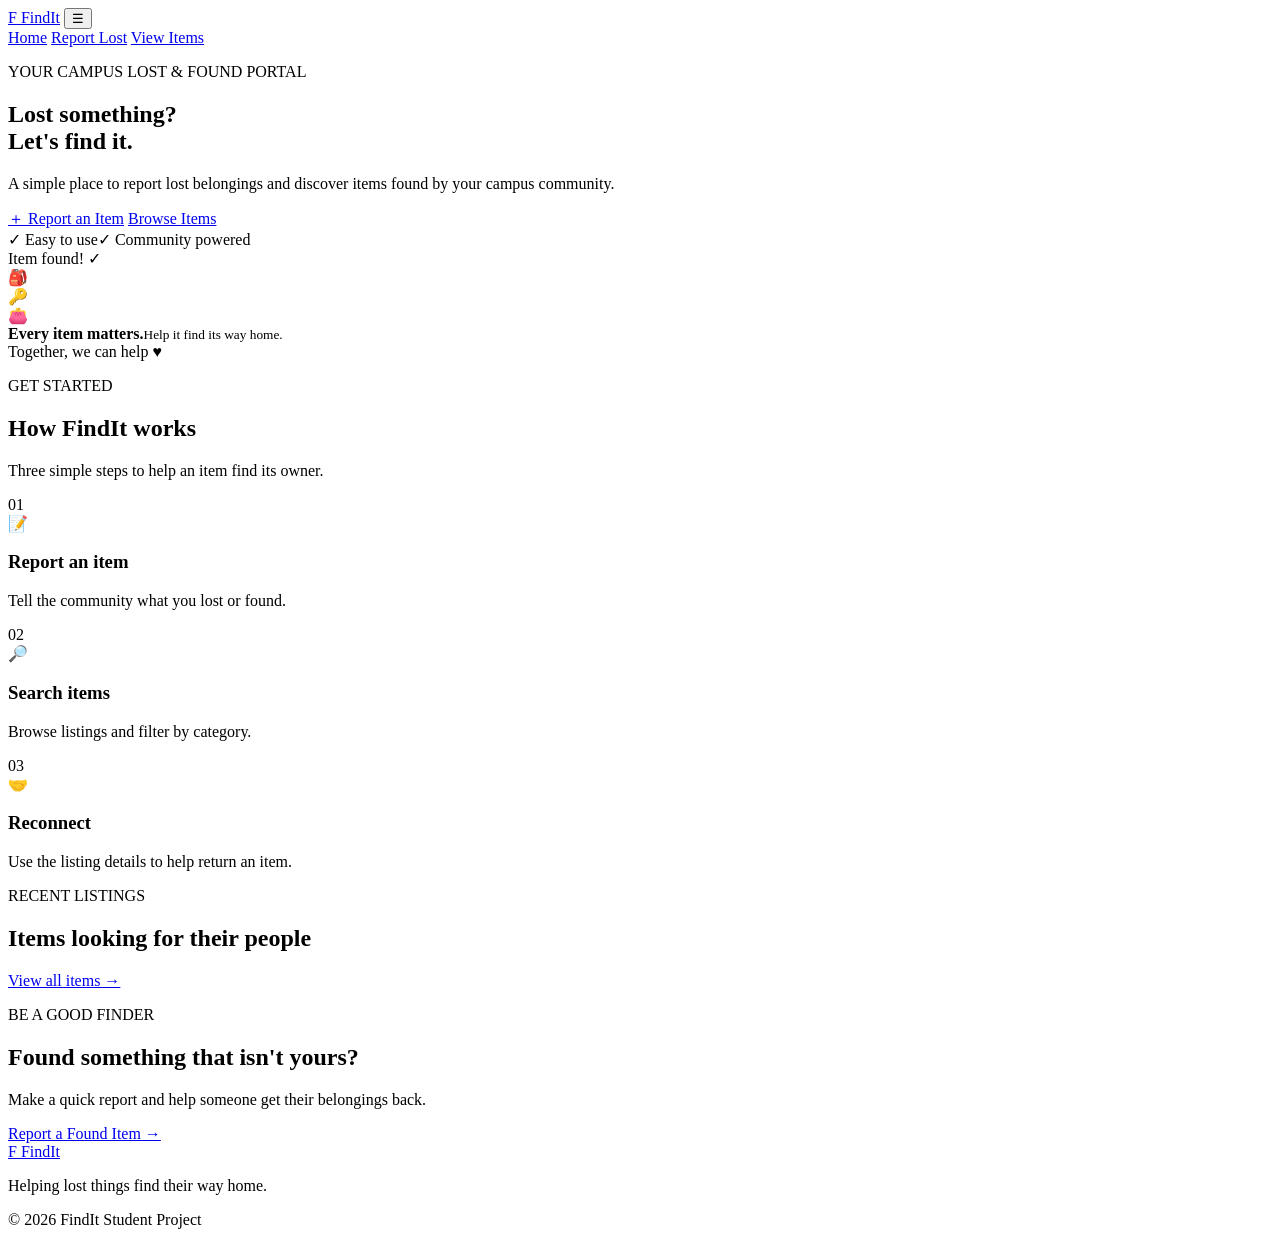
==== index.html @ d963ae03 "Add files via upload" ====
<!DOCTYPE html>
<html lang="en">
<head>
  <meta charset="UTF-8" />
  <meta name="viewport" content="width=device-width, initial-scale=1.0" />
  <title>FindIt | Lost & Found Portal</title>
  <link rel="stylesheet" href="css/style.css" />
</head>
<body>
  <header class="site-header">
    <nav class="navbar container">
      <a class="logo" href="index.html"><span class="logo-mark">F</span> FindIt</a>
      <button class="menu-toggle" id="menuToggle" aria-label="Toggle navigation">☰</button>
      <div class="nav-links" id="navLinks">
        <a class="active" href="index.html">Home</a>
        <a href="report.html">Report Lost</a>
        <a href="items.html">View Items</a>
      </div>
    </nav>
  </header>

  <main>
    <section class="hero">
      <div class="container hero-grid">
        <div class="hero-content">
          <p class="eyebrow">YOUR CAMPUS LOST & FOUND PORTAL</p>
          <h1>Lost something?<br /><span>Let's find it.</span></h1>
          <p class="hero-copy">A simple place to report lost belongings and discover items found by your campus community.</p>
          <div class="hero-actions">
            <a class="btn btn-primary" href="report.html">＋ Report an Item</a>
            <a class="btn btn-light" href="items.html">Browse Items</a>
          </div>
          <div class="trust-row"><span>✓ Easy to use</span><span>✓ Community powered</span></div>
        </div>
        <div class="hero-visual" aria-label="Illustration of lost belongings">
          <div class="floating-note note-top">Item found! <span>✓</span></div>
          <div class="illustration-card">
            <div class="illustration-circle"></div>
            <div class="backpack">🎒</div>
            <div class="key-icon">🔑</div>
            <div class="wallet-icon">👛</div>
            <div class="illustration-caption"><strong>Every item matters.</strong><small>Help it find its way home.</small></div>
          </div>
          <div class="floating-note note-bottom">Together, we can help <span>♥</span></div>
        </div>
      </div>
    </section>

    <section class="section container">
      <div class="section-heading">
        <div><p class="eyebrow">GET STARTED</p><h2>How FindIt works</h2></div>
        <p>Three simple steps to help an item find its owner.</p>
      </div>
      <div class="steps-grid">
        <article class="step-card"><div class="step-number">01</div><div class="step-icon">📝</div><h3>Report an item</h3><p>Tell the community what you lost or found.</p></article>
        <article class="step-card"><div class="step-number">02</div><div class="step-icon">🔎</div><h3>Search items</h3><p>Browse listings and filter by category.</p></article>
        <article class="step-card"><div class="step-number">03</div><div class="step-icon">🤝</div><h3>Reconnect</h3><p>Use the listing details to help return an item.</p></article>
      </div>
    </section>

    <section class="section featured-section">
      <div class="container">
        <div class="section-heading">
          <div><p class="eyebrow">RECENT LISTINGS</p><h2>Items looking for their people</h2></div>
          <a class="text-link" href="items.html">View all items →</a>
        </div>
        <div class="items-grid" id="homeItems"></div>
      </div>
    </section>

    <section class="cta-section container">
      <div><p class="eyebrow">BE A GOOD FINDER</p><h2>Found something that isn't yours?</h2><p>Make a quick report and help someone get their belongings back.</p></div>
      <a class="btn btn-primary" href="report.html">Report a Found Item →</a>
    </section>
  </main>

  <footer class="site-footer"><div class="container footer-inner"><a class="logo" href="index.html"><span class="logo-mark">F</span> FindIt</a><p>Helping lost things find their way home.</p><span>© 2026 FindIt Student Project</span></div></footer>
  <script src="js/script.js"></script>
</body>
</html>
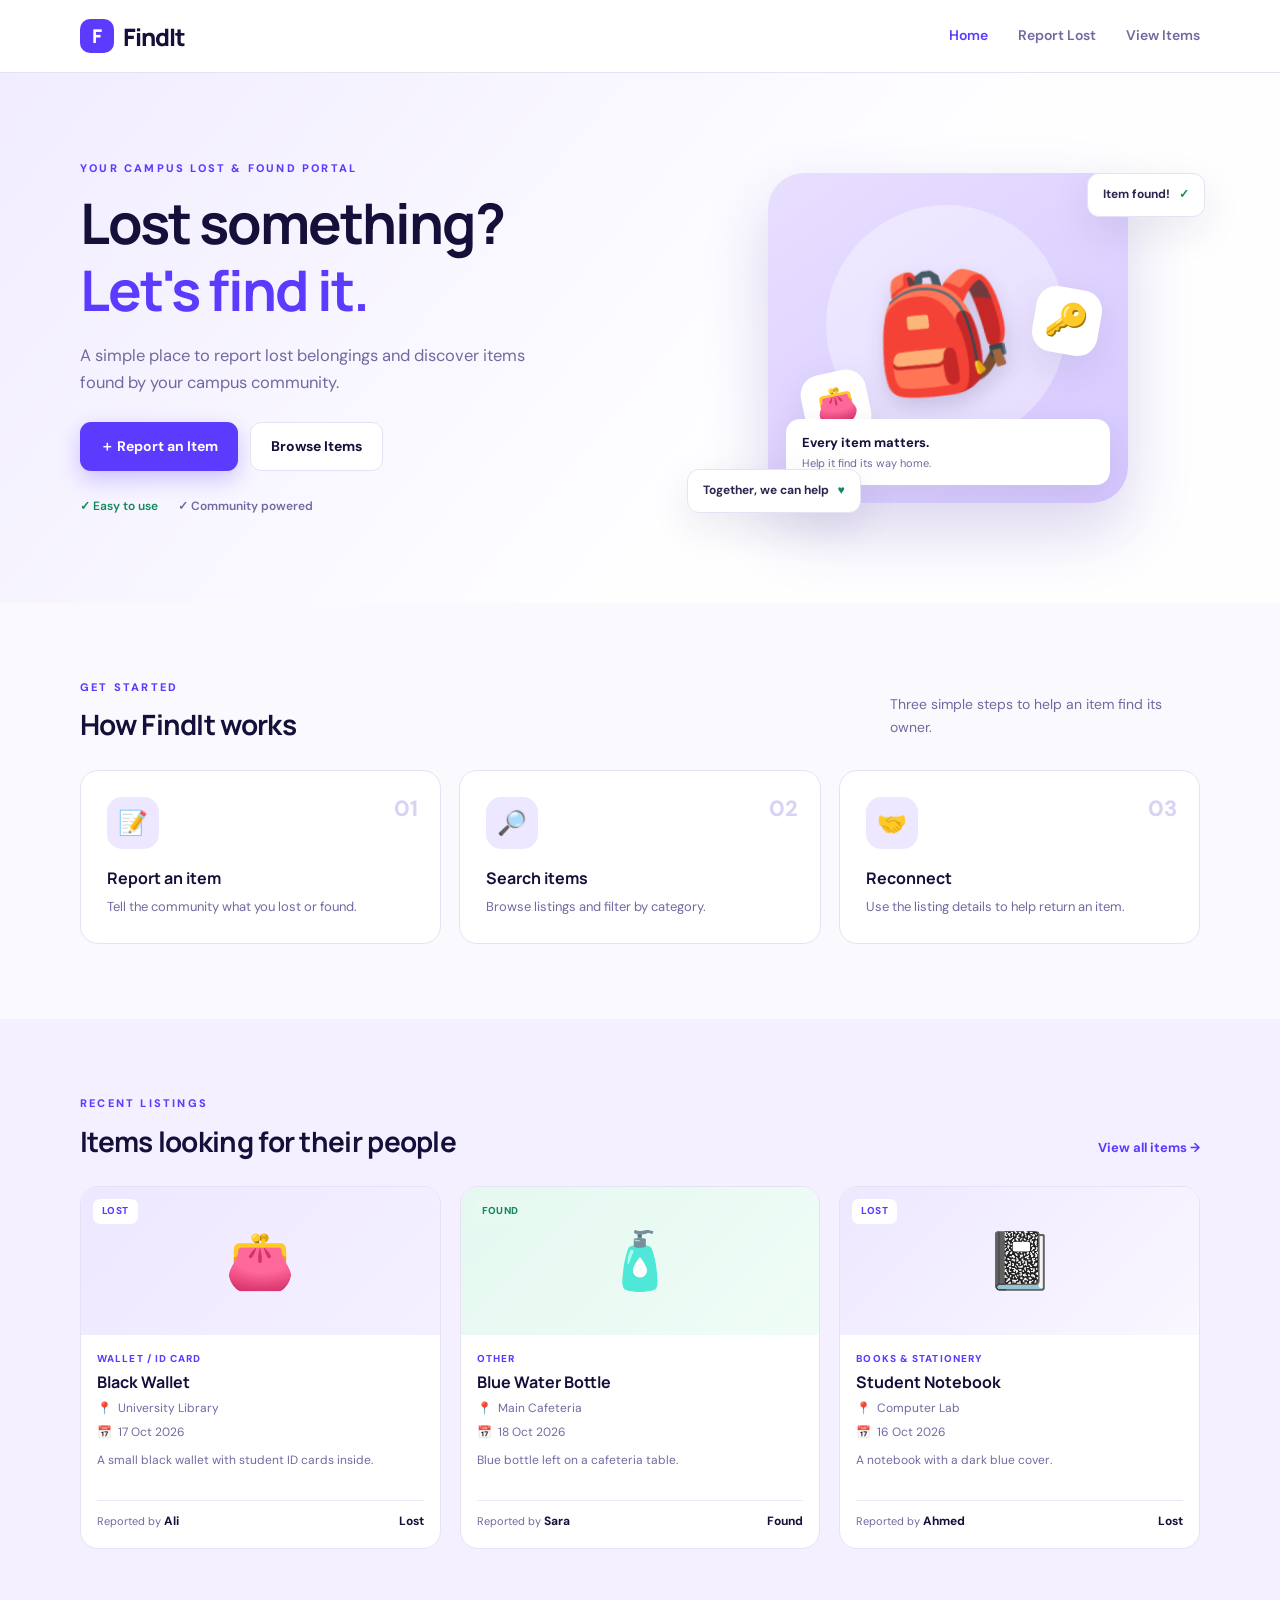
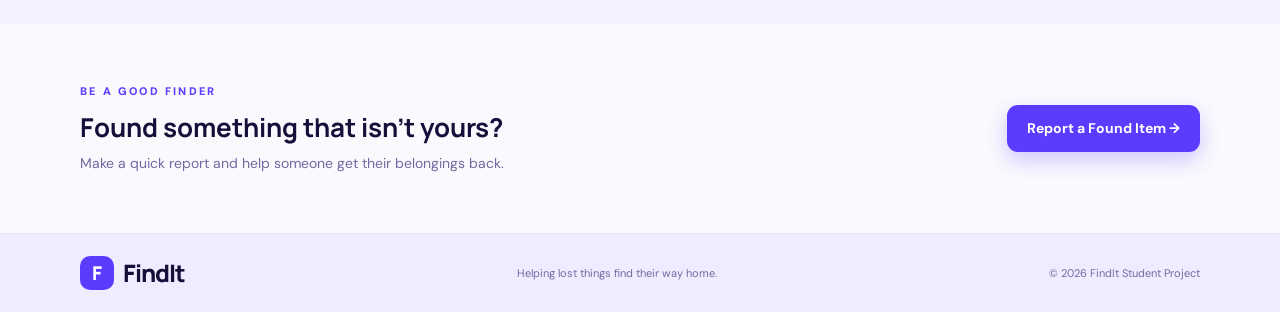
==== commit e7f57830: "Update index.html" ====
--- a/index.html
+++ b/index.html
@@ -4,7 +4,7 @@
   <meta charset="UTF-8" />
   <meta name="viewport" content="width=device-width, initial-scale=1.0" />
   <title>FindIt | Lost & Found Portal</title>
-  <link rel="stylesheet" href="css/style.css" />
+ <link rel="stylesheet" href="style.css">
 </head>
 <body>
   <header class="site-header">
@@ -75,6 +75,6 @@
   </main>
 
   <footer class="site-footer"><div class="container footer-inner"><a class="logo" href="index.html"><span class="logo-mark">F</span> FindIt</a><p>Helping lost things find their way home.</p><span>© 2026 FindIt Student Project</span></div></footer>
-  <script src="js/script.js"></script>
+  <script src="script.js"></script>
 </body>
 </html>
--- a/style.css
+++ b/style.css
@@ -0,0 +1,372 @@
+@import url('https://fonts.googleapis.com/css2?family=DM+Sans:wght@400;500;600;700&family=Manrope:wght@400;500;600;700;800&display=swap');
+
+/* ── Design tokens ─────────────────────────────────── */
+:root {
+  --brand:       #5c3bfe;   /* vivid violet — primary */
+  --brand-dark:  #4528d4;
+  --brand-pale:  #ede8ff;
+  --accent:      #ff6b35;   /* warm orange — accent */
+  --navy:        #14103a;   /* near-black for headings */
+  --ink:         #2b2650;   /* body text */
+  --muted:       #7269a0;   /* secondary text */
+  --line:        #e6e2f5;   /* borders */
+  --bg:          #fafafe;   /* page background */
+  --white:       #ffffff;
+  --green:       #12895c;   /* success / found badge */
+  --shadow:      0 14px 40px rgba(30 20 80 / .09);
+  --radius-card: 18px;
+  --radius-btn:  11px;
+}
+
+/* ── Reset & base ──────────────────────────────────── */
+*, *::before, *::after { box-sizing: border-box; }
+html  { scroll-behavior: smooth; }
+body  { margin: 0; font-family: 'DM Sans', sans-serif; color: var(--ink); background: var(--bg); line-height: 1.65; }
+a     { color: inherit; text-decoration: none; }
+button, input, select, textarea { font: inherit; }
+h1, h2, h3, p { margin-top: 0; }
+h1, h2, h3    { font-family: 'Manrope', sans-serif; color: var(--navy); line-height: 1.2; }
+
+/* ── Layout ────────────────────────────────────────── */
+.container { width: min(1120px, calc(100% - 40px)); margin: 0 auto; }
+
+/* ── Header / Navbar ───────────────────────────────── */
+.site-header {
+  background: rgba(255 255 255 / .97);
+  border-bottom: 1px solid var(--line);
+  position: sticky; top: 0; z-index: 10;
+  backdrop-filter: blur(6px);
+}
+.navbar {
+  height: 72px;
+  display: flex; align-items: center; justify-content: space-between;
+}
+.logo {
+  font: 800 24px 'Manrope', sans-serif;
+  letter-spacing: -1px;
+  display: inline-flex; align-items: center; gap: 9px;
+  color: var(--navy);
+}
+.logo-mark {
+  display: grid; place-items: center;
+  width: 34px; height: 34px;
+  border-radius: 10px;
+  background: var(--brand); color: #fff;
+  font-size: 19px; letter-spacing: 0;
+}
+.nav-links {
+  display: flex; gap: 30px; align-items: center;
+  color: var(--muted); font-weight: 600; font-size: 14px;
+}
+.nav-links a { padding: 8px 0; transition: color .2s; }
+.nav-links a:hover,
+.nav-links a.active { color: var(--brand); }
+.menu-toggle {
+  display: none; background: none; border: 0;
+  font-size: 26px; color: var(--navy); cursor: pointer;
+}
+
+/* ── Buttons ───────────────────────────────────────── */
+.btn {
+  border: 0; border-radius: var(--radius-btn);
+  padding: 12px 20px;
+  display: inline-flex; align-items: center; justify-content: center; gap: 7px;
+  font-weight: 700; font-size: 14px; cursor: pointer;
+  transition: transform .2s, background .2s, box-shadow .2s;
+}
+.btn:hover { transform: translateY(-2px); }
+.btn-primary {
+  background: var(--brand); color: #fff;
+  box-shadow: 0 8px 22px rgba(92 59 254 / .28);
+}
+.btn-primary:hover { background: var(--brand-dark); }
+.btn-light {
+  background: #fff; color: var(--navy);
+  border: 1px solid var(--line);
+}
+.btn-light:hover { background: var(--brand-pale); }
+
+/* ── Eyebrow labels ────────────────────────────────── */
+.eyebrow {
+  font-size: 11px; letter-spacing: 2.2px;
+  font-weight: 800; color: var(--brand); margin: 0 0 12px;
+}
+
+/* ── Hero ──────────────────────────────────────────── */
+.hero {
+  background: linear-gradient(130deg, #f1ecff 0%, #fefeff 60%);
+  overflow: hidden;
+}
+.hero-grid {
+  display: grid; grid-template-columns: 1.05fr .95fr;
+  gap: 60px; align-items: center;
+  min-height: 530px; padding: 55px 0;
+}
+h1 { font-size: clamp(36px, 5vw, 56px); letter-spacing: -2px; margin-bottom: 18px; }
+h1 span { color: var(--brand); }
+.hero-copy { font-size: 16.5px; color: var(--muted); max-width: 480px; margin-bottom: 26px; }
+.hero-actions { display: flex; gap: 12px; flex-wrap: wrap; }
+.trust-row {
+  display: flex; gap: 20px; margin-top: 26px;
+  color: var(--muted); font-size: 12px; font-weight: 600;
+}
+.trust-row span:first-child { color: var(--green); }
+
+/* ── Hero illustration ─────────────────────────────── */
+.hero-visual { position: relative; min-height: 390px; display: grid; place-items: center; }
+.illustration-card {
+  width: min(360px, 100%); height: 330px;
+  background: linear-gradient(145deg, #e8dfff, #d6c8ff);
+  border-radius: 36px; position: relative;
+  display: flex; align-items: center; justify-content: center;
+  box-shadow: 0 28px 65px rgba(60 30 160 / .18); overflow: hidden;
+}
+.illustration-circle {
+  position: absolute; width: 240px; height: 240px;
+  border-radius: 50%; background: rgba(255 255 255 / .35);
+  top: 32px; left: 58px;
+}
+.backpack {
+  font-size: 115px; position: absolute; top: 65px; left: 103px;
+  filter: drop-shadow(0 10px 10px rgba(20 10 60 / .15));
+  transform: rotate(-7deg);
+}
+.key-icon, .wallet-icon {
+  position: absolute; display: grid; place-items: center;
+  width: 66px; height: 66px;
+  background: #fff; border-radius: 20px;
+  font-size: 34px; box-shadow: var(--shadow);
+}
+.key-icon    { right: 28px; top: 115px; transform: rotate(10deg); }
+.wallet-icon { left: 35px;  bottom: 65px; transform: rotate(-12deg); }
+.illustration-caption {
+  position: absolute; bottom: 18px; left: 18px; right: 18px;
+  background: #fff; padding: 13px 16px; border-radius: 14px;
+  display: flex; flex-direction: column; box-shadow: var(--shadow);
+}
+.illustration-caption strong { font-size: 13px; color: var(--navy); }
+.illustration-caption small  { font-size: 11px; color: var(--muted); }
+.floating-note {
+  position: absolute; z-index: 2;
+  background: #fff; border: 1px solid var(--line);
+  padding: 11px 15px; border-radius: 12px;
+  font-size: 12px; font-weight: 700; box-shadow: var(--shadow);
+}
+.floating-note span { color: var(--green); margin-left: 6px; }
+.note-top    { top: 30px;   right: -5px; }
+.note-bottom { bottom: 20px; left: -10px; }
+
+/* ── Sections ──────────────────────────────────────── */
+.section { padding: 75px 0; }
+.section-heading {
+  display: flex; justify-content: space-between;
+  align-items: flex-end; gap: 20px; margin-bottom: 28px;
+}
+.section-heading h2 { font-size: 28px; letter-spacing: -.7px; margin-bottom: 0; }
+.section-heading > p { color: var(--muted); font-size: 14px; max-width: 310px; margin-bottom: 3px; }
+
+/* ── Steps ─────────────────────────────────────────── */
+.steps-grid { display: grid; grid-template-columns: repeat(3, 1fr); gap: 18px; }
+.step-card {
+  border: 1px solid var(--line); border-radius: var(--radius-card);
+  padding: 26px; position: relative; background: #fff;
+  transition: box-shadow .2s;
+}
+.step-card:hover { box-shadow: var(--shadow); }
+.step-number {
+  position: absolute; right: 22px; top: 20px;
+  color: #d9d2f5; font-weight: 800; font-size: 22px;
+}
+.step-icon {
+  display: grid; place-items: center;
+  width: 52px; height: 52px; border-radius: 15px;
+  background: var(--brand-pale); font-size: 24px; margin-bottom: 20px;
+}
+.step-card h3 { font-size: 16px; margin-bottom: 8px; }
+.step-card p  { font-size: 13px; color: var(--muted); margin-bottom: 0; }
+
+/* ── Featured / items section ──────────────────────── */
+.featured-section { background: #f4f0ff; }
+.text-link { font-weight: 700; color: var(--brand); font-size: 13px; white-space: nowrap; }
+.text-link:hover { text-decoration: underline; }
+
+/* ── Item cards grid ───────────────────────────────── */
+.items-grid { display: grid; grid-template-columns: repeat(3, minmax(0, 1fr)); gap: 19px; }
+.item-card {
+  border: 1px solid var(--line); border-radius: var(--radius-card);
+  overflow: hidden; background: #fff;
+  transition: transform .22s, box-shadow .22s;
+}
+.item-card:hover { transform: translateY(-4px); box-shadow: var(--shadow); }
+.item-art {
+  height: 148px;
+  display: grid; place-items: center; font-size: 56px;
+  background: linear-gradient(135deg, #ede8ff, #f5f0ff);
+  position: relative;
+}
+.item-art.art-green  { background: linear-gradient(135deg, #e4f8f0, #f0fdf7); }
+.item-art.art-yellow { background: linear-gradient(135deg, #fff3d4, #fffbee); }
+.item-art.art-purple { background: linear-gradient(135deg, #eee8ff, #faf7ff); }
+.status-badge {
+  position: absolute; top: 12px; left: 12px;
+  background: #fff; color: var(--brand);
+  border-radius: 7px; padding: 4px 9px;
+  font-size: 10px; font-weight: 800;
+  text-transform: uppercase; letter-spacing: .4px;
+}
+.status-badge.found { color: var(--green); background: #e8f9f2; }
+.item-body         { padding: 16px; }
+.item-category     { font-size: 10px; text-transform: uppercase; letter-spacing: 1.1px; font-weight: 800; color: var(--brand); margin-bottom: 5px; }
+.item-body h3      { font-size: 16px; margin-bottom: 7px; }
+.item-meta         { display: flex; gap: 6px; align-items: center; color: var(--muted); font-size: 12px; margin: 4px 0; }
+.item-description  { font-size: 12px; color: var(--muted); margin: 9px 0 13px; min-height: 36px; }
+.item-footer {
+  border-top: 1px solid #ede9f8; padding-top: 11px;
+  display: flex; justify-content: space-between; align-items: center;
+  font-size: 11px; color: var(--muted);
+}
+.item-footer strong { color: var(--navy); font-size: 12px; }
+
+/* ── CTA banner ────────────────────────────────────── */
+.cta-section {
+  display: flex; align-items: center; justify-content: space-between;
+  gap: 25px; padding: 58px 0;
+}
+.cta-section h2 { font-size: 26px; margin-bottom: 8px; }
+.cta-section p:not(.eyebrow) { color: var(--muted); font-size: 14px; margin-bottom: 0; }
+
+/* ── Footer ────────────────────────────────────────── */
+.site-footer { background: #f0ecff; border-top: 1px solid var(--line); padding: 22px 0; }
+.footer-inner {
+  display: flex; align-items: center;
+  justify-content: space-between; gap: 20px;
+}
+.footer-inner p, .footer-inner > span { margin: 0; color: var(--muted); font-size: 11px; }
+
+/* ── Inner pages ───────────────────────────────────── */
+.page-main    { min-height: 70vh; background: var(--bg); padding-bottom: 75px; }
+.page-intro   { text-align: center; padding: 58px 0 30px; }
+.page-intro h1 { font-size: 40px; margin-bottom: 11px; letter-spacing: -1.5px; }
+.page-intro > p:last-child { color: var(--muted); margin-bottom: 0; font-size: 15px; }
+
+/* ── Report form layout ────────────────────────────── */
+.form-layout {
+  display: grid;
+  grid-template-columns: minmax(0, 1.55fr) minmax(255px, .75fr);
+  gap: 24px; align-items: start;
+}
+.form-card, .tip-card {
+  background: #fff; border: 1px solid var(--line);
+  border-radius: var(--radius-card); padding: 28px;
+  box-shadow: 0 6px 26px rgba(30 20 80 / .04);
+}
+.form-row { display: grid; grid-template-columns: 1fr 1fr; gap: 16px; }
+
+/* ── Form fields ───────────────────────────────────── */
+.field { display: flex; flex-direction: column; gap: 7px; margin-bottom: 17px; min-width: 0; }
+.field label { font-size: 12px; font-weight: 700; color: var(--navy); }
+.field label span { color: #e34c62; }
+.field input,
+.field select,
+.field textarea {
+  width: 100%; border: 1.5px solid #dbd5f5;
+  border-radius: 9px; padding: 11px 13px;
+  background: #fff; color: var(--ink);
+  outline: none; font-size: 13px;
+  transition: border .2s, box-shadow .2s;
+}
+.field input:focus,
+.field select:focus,
+.field textarea:focus {
+  border-color: var(--brand);
+  box-shadow: 0 0 0 3px rgba(92 59 254 / .1);
+}
+.field textarea          { resize: vertical; }
+.field input[type="file"] { padding: 9px; background: #faf8ff; }
+.field-hint { font-size: 10px; color: var(--muted); margin-top: -3px; }
+.form-actions { display: flex; gap: 10px; flex-wrap: wrap; margin-top: 4px; }
+.form-message { font-size: 13px; font-weight: 700; margin: 14px 0 0; color: var(--green); }
+
+/* ── Tip card ──────────────────────────────────────── */
+.tip-card { background: #f4f0ff; border-color: #dfd7ff; }
+.tip-icon {
+  width: 48px; height: 48px; background: #fff;
+  border-radius: 14px; display: grid; place-items: center;
+  font-size: 24px; margin-bottom: 16px;
+}
+.tip-card h2   { font-size: 20px; margin-bottom: 12px; }
+.tip-card ul   { padding-left: 18px; color: #5c5490; font-size: 13px; }
+.tip-card li   { padding: 4px 0; }
+.tip-callout   { margin-top: 18px; background: #fff; border-radius: 11px; padding: 13px; font-size: 12px; color: #524e82; }
+
+/* ── Browse / filter panel ─────────────────────────── */
+.browse-section { padding-top: 10px; }
+.filter-panel {
+  display: grid; grid-template-columns: 1.6fr 1fr 1fr;
+  gap: 14px; padding: 20px;
+  background: #fff; border: 1px solid var(--line);
+  border-radius: 15px; margin-bottom: 22px;
+}
+.filter-panel .field { margin: 0; }
+.results-line {
+  display: flex; justify-content: space-between;
+  align-items: center; margin-bottom: 16px;
+}
+.results-line p { font-size: 12px; color: var(--muted); margin: 0; }
+
+/* ── Empty state ───────────────────────────────────── */
+.empty-state {
+  text-align: center; padding: 55px 20px;
+  border: 1px dashed #ccc5e8; border-radius: var(--radius-card); background: #fff;
+}
+.empty-state > div { font-size: 38px; }
+.empty-state h2    { font-size: 22px; margin: 10px 0; }
+.empty-state p     { color: var(--muted); font-size: 13px; }
+
+/* ── Responsive ────────────────────────────────────── */
+@media (max-width: 800px) {
+  .hero-grid          { grid-template-columns: 1fr; gap: 14px; padding: 50px 0; }
+  .hero-content       { text-align: center; }
+  .hero-copy          { margin-left: auto; margin-right: auto; }
+  .hero-actions, .trust-row { justify-content: center; }
+  .hero-visual        { min-height: 340px; }
+  .items-grid         { grid-template-columns: repeat(2, minmax(0, 1fr)); }
+  .form-layout        { grid-template-columns: 1fr; }
+  .tip-card           { order: -1; }
+  .section-heading    { align-items: flex-start; flex-direction: column; }
+  .cta-section        { align-items: flex-start; flex-direction: column; }
+  .footer-inner       { flex-wrap: wrap; }
+  .filter-panel       { grid-template-columns: 1fr 1fr; }
+  .search-field       { grid-column: 1 / -1; }
+  .steps-grid         { grid-template-columns: 1fr 1fr; }
+}
+
+@media (max-width: 560px) {
+  .container          { width: min(100% - 28px, 1120px); }
+  .navbar             { height: 64px; }
+  .menu-toggle        { display: block; }
+  .nav-links {
+    display: none; position: absolute; top: 63px; left: 0; right: 0;
+    background: #fff; border-bottom: 1px solid var(--line);
+    padding: 14px 22px 20px; flex-direction: column;
+    gap: 8px; align-items: flex-start;
+    box-shadow: 0 8px 20px rgba(0 0 0 / .06);
+  }
+  .nav-links.open     { display: flex; }
+  .hero-visual        { min-height: 310px; }
+  .illustration-card  { height: 280px; width: 295px; }
+  .illustration-circle{ width: 200px; height: 200px; left: 48px; }
+  .backpack           { font-size: 92px; left: 90px; top: 58px; }
+  .note-top           { right: 0; top: 12px; }
+  .note-bottom        { left: 0; bottom: 2px; }
+  .steps-grid,
+  .items-grid         { grid-template-columns: 1fr; }
+  .section            { padding: 50px 0; }
+  .page-intro         { padding: 42px 0 26px; }
+  .page-intro h1      { font-size: 32px; }
+  .form-card, .tip-card { padding: 20px; }
+  .form-row           { grid-template-columns: 1fr; gap: 0; }
+  .filter-panel       { grid-template-columns: 1fr; }
+  .search-field       { grid-column: auto; }
+  .footer-inner       { flex-direction: column; align-items: flex-start; gap: 8px; }
+}
